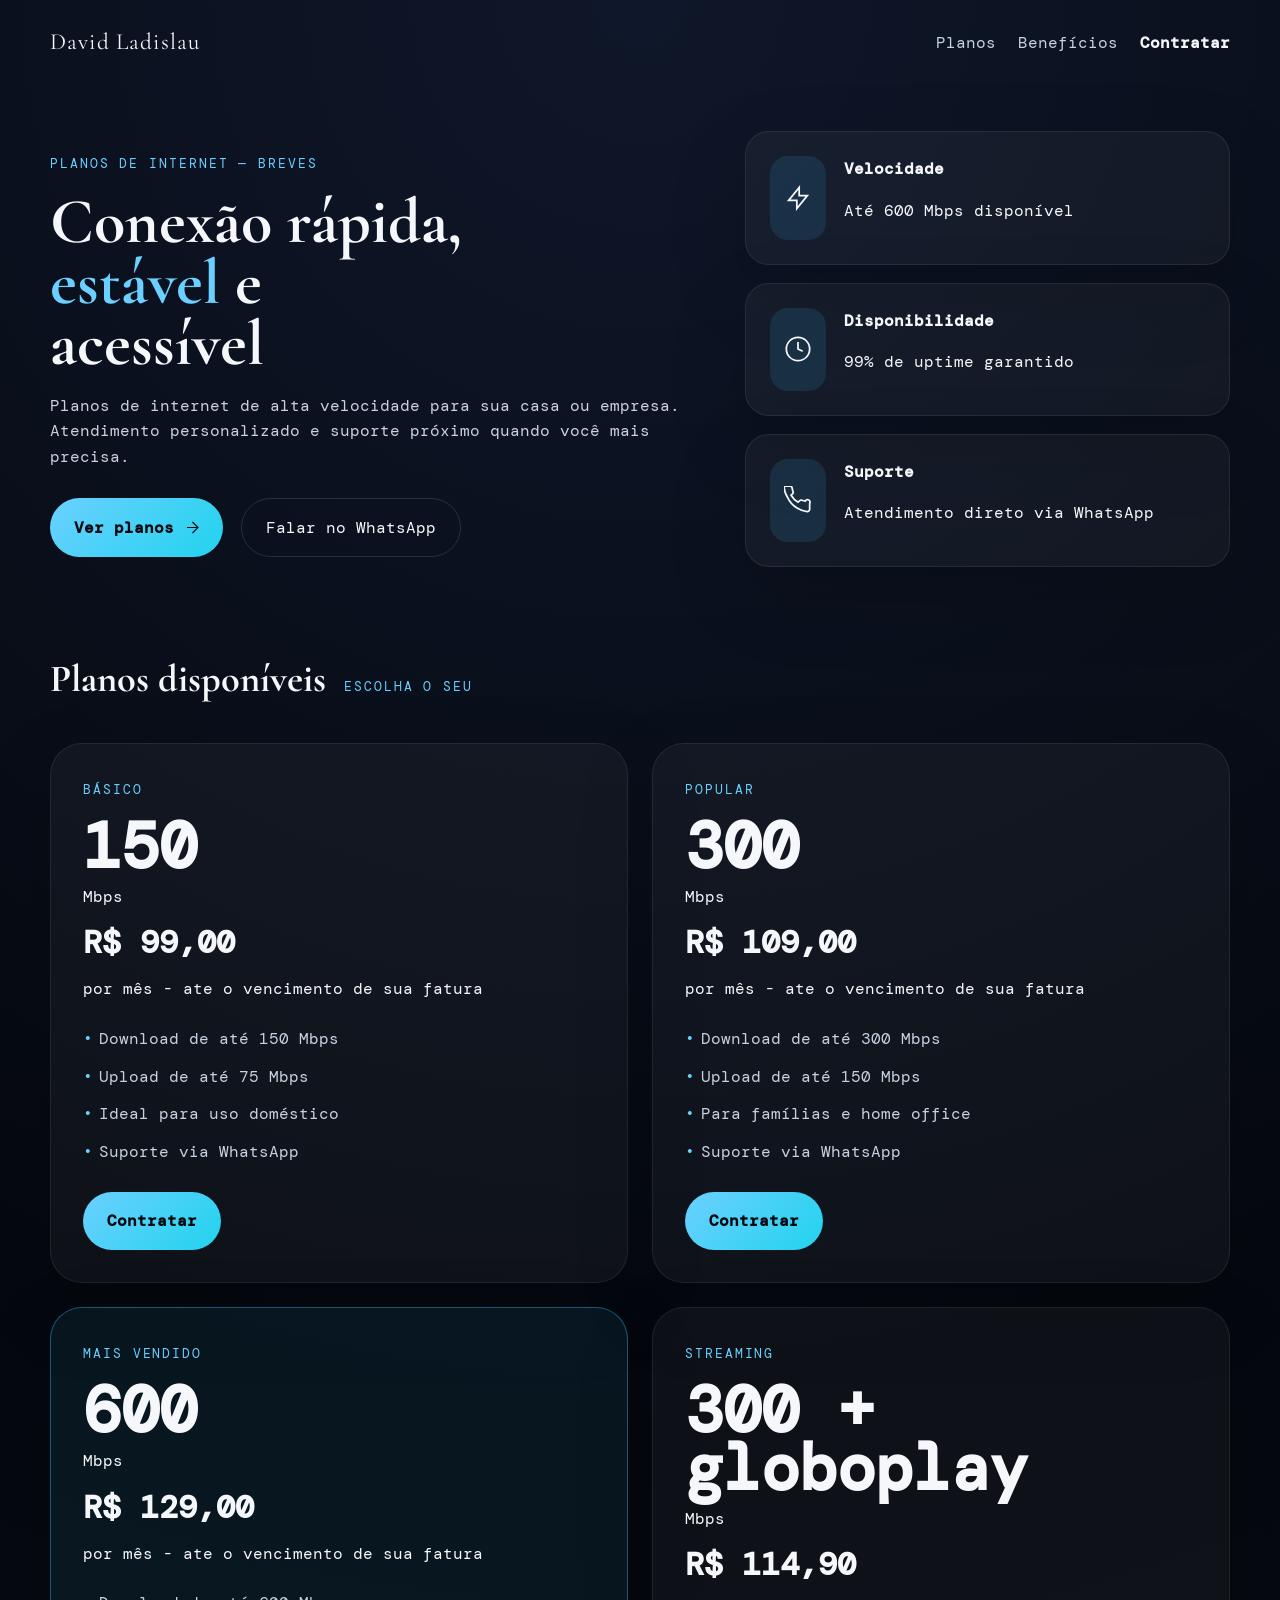
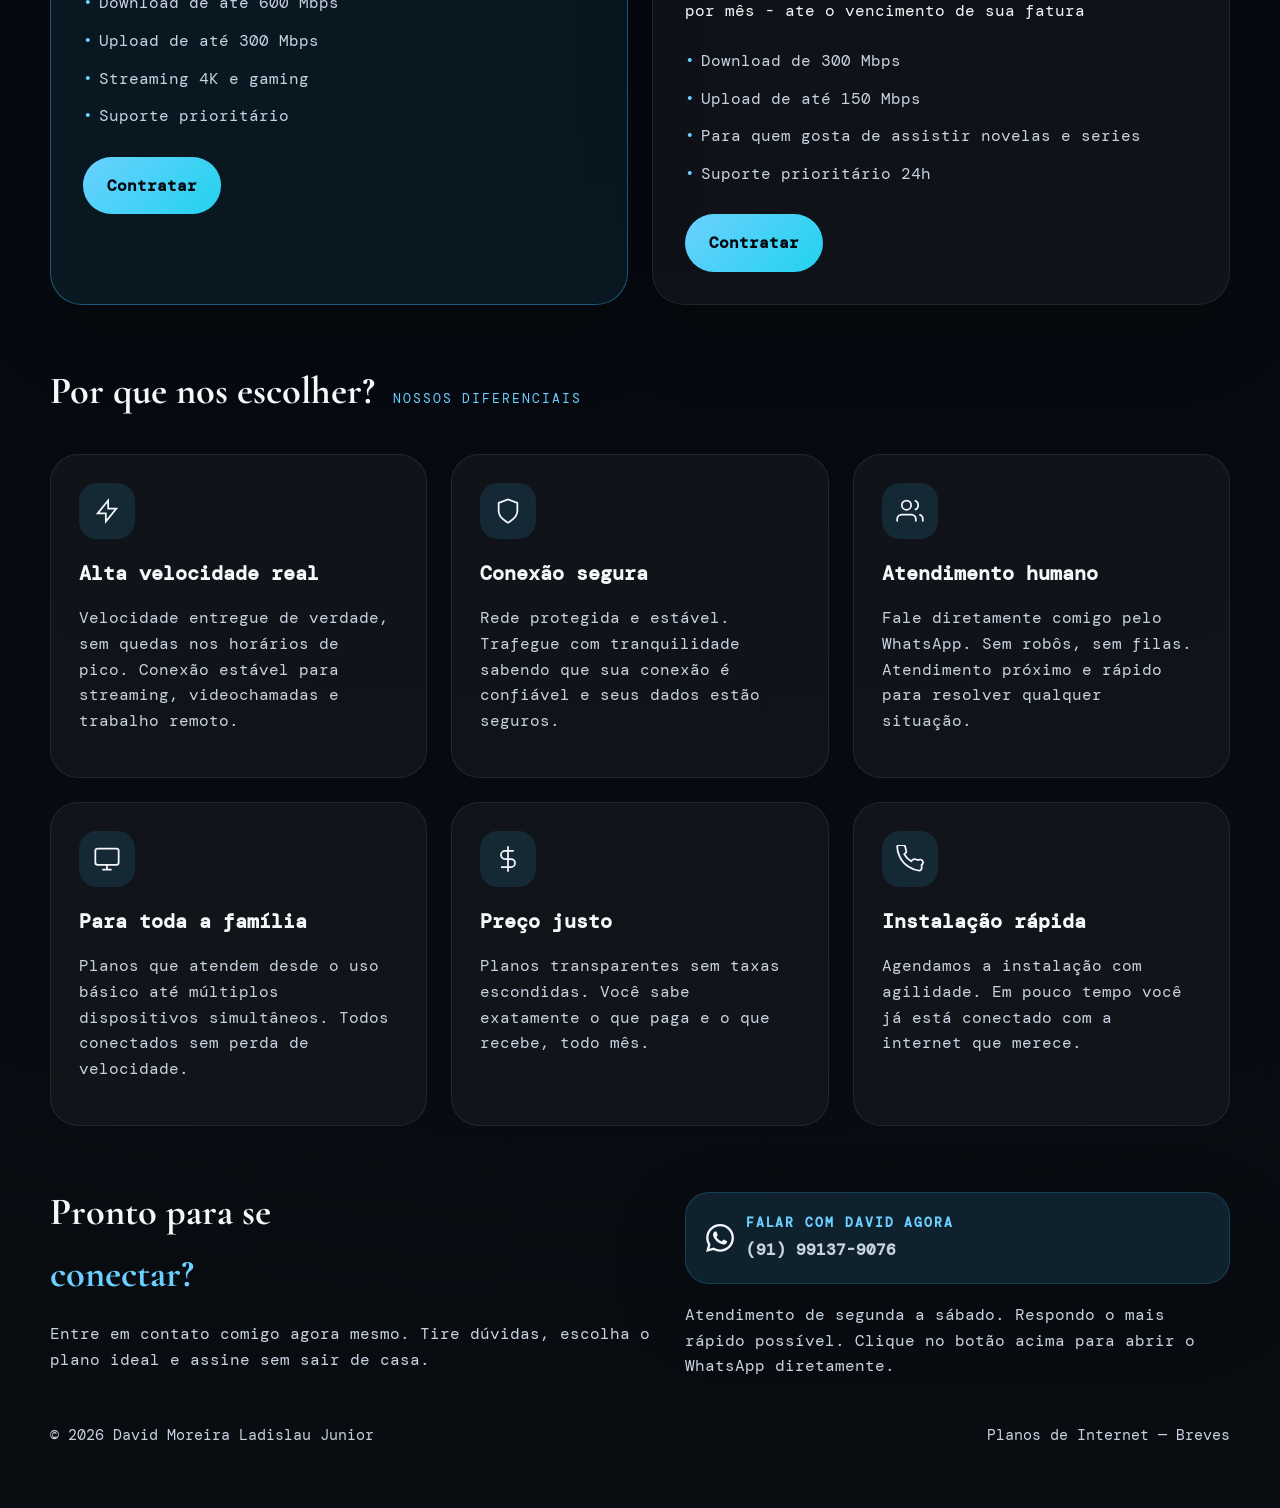
==== index.html @ 796a9b66 "Rename main.html to index.html" ====
<!DOCTYPE html>
<html lang="pt-BR">
<head>
    <meta charset="UTF-8">
    <meta name="viewport" content="width=device-width, initial-scale=1.0">
    <title>David Ladislau — Internet</title>
    <link href="https://fonts.googleapis.com/css2?family=Cormorant+Garamond:ital,wght@0,300;0,400;1,300&family=DM+Mono:wght@300;400&display=swap" rel="stylesheet">
    <link rel="stylesheet" href="style.css">
</head>
<body>
<nav>
    <div class="nav-logo">David Ladislau</div>
    <ul class="nav-links">
        <li><a href="#planos">Planos</a></li>
        <li><a href="#beneficios">Benefícios</a></li>
        <li><a href="#contato" class="nav-cta">Contratar</a></li>
    </ul>
</nav>

<!-- HERO -->
<section class="hero">
    <div class="hero-left">
        <p class="hero-tag fade-in d1">Planos de Internet — Breves</p>
        <h1 class="hero-name fade-in d2">
        Conexão rápida,<br>
        <em>estável</em> e<br>
        acessível
        </h1>
        <p class="hero-desc fade-in d3">
        Planos de internet de alta velocidade para sua casa ou empresa. Atendimento personalizado e suporte próximo quando você mais precisa.
        </p>
        <div class="hero-btns fade-in d4">
        <a href="#planos" class="btn-primary">
            Ver planos
            <svg width="13" height="13" viewBox="0 0 13 13" fill="none"><path d="M1 6.5h11M6.5 1l5.5 5.5-5.5 5.5" stroke="currentColor" stroke-width="1.2"/></svg>
        </a>
        <a href="https://wa.me/5591991379076" class="btn-secondary">
            Falar no WhatsApp
        </a>
        </div>
    </div>
    <div class="hero-right">
        <div class="hero-badge">
        <div class="badge-icon">
            <svg viewBox="0 0 24 24" fill="none" stroke="currentColor" stroke-width="1.5"><path d="M13 10V3L4 14h7v7l9-11h-7z"/></svg>
        </div>
        <div class="badge-text">
            <p>Velocidade</p>
            <p>Até 600 Mbps disponível</p>
        </div>
        </div>
        <div class="hero-badge">
        <div class="badge-icon">
            <svg viewBox="0 0 24 24" fill="none" stroke="currentColor" stroke-width="1.5"><circle cx="12" cy="12" r="10"/><path d="M12 6v6l4 2"/></svg>
        </div>
        <div class="badge-text">
            <p>Disponibilidade</p>
            <p>99% de uptime garantido</p>
        </div>
        </div>
        <div class="hero-badge">
        <div class="badge-icon">
            <svg viewBox="0 0 24 24" fill="none" stroke="currentColor" stroke-width="1.5"><path d="M22 16.92v3a2 2 0 01-2.18 2 19.79 19.79 0 01-8.63-3.07A19.5 19.5 0 013.07 9.81a19.79 19.79 0 01-3.07-8.68A2 2 0 012 .18h3a2 2 0 012 1.72c.127.96.361 1.903.7 2.81a2 2 0 01-.45 2.11L6.09 7.91a16 16 0 006 6l1.27-1.27a2 2 0 012.11-.45c.907.339 1.85.573 2.81.7A2 2 0 0122 14.92z"/></svg>
        </div>
        <div class="badge-text">
            <p>Suporte</p>
            <p>Atendimento direto via WhatsApp</p>
        </div>
        </div>
    </div>
</section>

<!-- PLANOS -->
<section class="section" id="planos">
    <div class="section-header">
        <h2 class="section-title">Planos disponíveis</h2>
        <span class="section-sub">Escolha o seu</span>
    </div>
    <div class="plans">
        <div class="plan">
        <span class="plan-badge">Básico</span>
        <div class="plan-speed">150</div>
        <div class="plan-unit">Mbps</div>
        <div class="plan-price">R$ 99,00</div>
        <div class="plan-period">por mês - ate o vencimento de sua fatura</div>
        <ul class="plan-features">
            <li>Download de até 150 Mbps</li>
            <li>Upload de até 75 Mbps</li>
            <li>Ideal para uso doméstico</li>
            <li>Suporte via WhatsApp</li>
        </ul>
        <a href="https://wa.me/5591991379076?text=Olá! Tenho interesse no plano de 150 Mbps." class="plan-cta">Contratar</a>
        </div>
        <div class="plan">
        <span class="plan-badge">Popular</span>
        <div class="plan-speed">300</div>
        <div class="plan-unit">Mbps</div>
        <div class="plan-price">R$ 109,00</div>
        <div class="plan-period">por mês - ate o vencimento de sua fatura</div>
        <ul class="plan-features">
            <li>Download de até 300 Mbps</li>
            <li>Upload de até 150 Mbps</li>
            <li>Para famílias e home office</li>
            <li>Suporte via WhatsApp</li>
        </ul>
        <a href="https://wa.me/5591991379076?text=Olá! Tenho interesse no plano de 300 Mbps." class="plan-cta">Contratar</a>
        </div>
        <div class="plan featured">
        <span class="plan-badge">Mais vendido</span>
        <div class="plan-speed">600</div>
        <div class="plan-unit">Mbps</div>
        <div class="plan-price">R$ 129,00</div>
        <div class="plan-period">por mês - ate o vencimento de sua fatura</div>
        <ul class="plan-features">
            <li>Download de até 600 Mbps</li>
            <li>Upload de até 300 Mbps</li>
            <li>Streaming 4K e gaming</li>
            <li>Suporte prioritário</li>
        </ul>
        <a href="https://wa.me/5591991379076?text=Olá! Tenho interesse no plano de 600 Mbps." class="plan-cta">Contratar</a>
        </div>
        <div class="plan">
        <span class="plan-badge">Streaming</span>
        <div class="plan-speed">300 + globoplay</div>
        <div class="plan-unit">Mbps</div>
        <div class="plan-price">R$ 114,90</div>
        <div class="plan-period">por mês - ate o vencimento de sua fatura</div>
        <ul class="plan-features">
            <li>Download de 300 Mbps</li>
            <li>Upload de até 150 Mbps</li>
            <li>Para quem gosta de assistir novelas e series</li>
            <li>Suporte prioritário 24h</li>
        </ul>
        <a href="https://wa.me/5591991379076?text=Olá! Tenho interesse no plano de 1 Gbps." class="plan-cta">Contratar</a>
        </div>
    </div>
</section>

<!-- BENEFICIOS -->
<section class="benefits" id="beneficios">
    <div class="section-header">
        <h2 class="section-title">Por que nos escolher?</h2>
        <span class="section-sub">Nossos diferenciais</span>
    </div>
    <div class="benefits-grid">
        <div class="benefit">
        <div class="benefit-icon">
            <svg viewBox="0 0 24 24" fill="none" stroke="currentColor" stroke-width="1.5"><path d="M13 10V3L4 14h7v7l9-11h-7z"/></svg>
        </div>
        <h3 class="benefit-title">Alta velocidade real</h3>
        <p class="benefit-desc">Velocidade entregue de verdade, sem quedas nos horários de pico. Conexão estável para streaming, videochamadas e trabalho remoto.</p>
        </div>
        <div class="benefit">
        <div class="benefit-icon">
            <svg viewBox="0 0 24 24" fill="none" stroke="currentColor" stroke-width="1.5"><path d="M12 22s8-4 8-10V5l-8-3-8 3v7c0 6 8 10 8 10z"/></svg>
        </div>
        <h3 class="benefit-title">Conexão segura</h3>
        <p class="benefit-desc">Rede protegida e estável. Trafegue com tranquilidade sabendo que sua conexão é confiável e seus dados estão seguros.</p>
        </div>
        <div class="benefit">
        <div class="benefit-icon">
            <svg viewBox="0 0 24 24" fill="none" stroke="currentColor" stroke-width="1.5"><path d="M17 21v-2a4 4 0 00-4-4H5a4 4 0 00-4 4v2"/><circle cx="9" cy="7" r="4"/><path d="M23 21v-2a4 4 0 00-3-3.87M16 3.13a4 4 0 010 7.75"/></svg>
        </div>
        <h3 class="benefit-title">Atendimento humano</h3>
        <p class="benefit-desc">Fale diretamente comigo pelo WhatsApp. Sem robôs, sem filas. Atendimento próximo e rápido para resolver qualquer situação.</p>
        </div>
        <div class="benefit">
        <div class="benefit-icon">
            <svg viewBox="0 0 24 24" fill="none" stroke="currentColor" stroke-width="1.5"><rect x="2" y="3" width="20" height="14" rx="2"/><path d="M8 21h8M12 17v4"/></svg>
        </div>
        <h3 class="benefit-title">Para toda a família</h3>
        <p class="benefit-desc">Planos que atendem desde o uso básico até múltiplos dispositivos simultâneos. Todos conectados sem perda de velocidade.</p>
        </div>
        <div class="benefit">
        <div class="benefit-icon">
            <svg viewBox="0 0 24 24" fill="none" stroke="currentColor" stroke-width="1.5"><line x1="12" y1="1" x2="12" y2="23"/><path d="M17 5H9.5a3.5 3.5 0 000 7h5a3.5 3.5 0 010 7H6"/></svg>
        </div>
        <h3 class="benefit-title">Preço justo</h3>
        <p class="benefit-desc">Planos transparentes sem taxas escondidas. Você sabe exatamente o que paga e o que recebe, todo mês.</p>
        </div>
        <div class="benefit">
        <div class="benefit-icon">
            <svg viewBox="0 0 24 24" fill="none" stroke="currentColor" stroke-width="1.5"><path d="M22 16.92v3a2 2 0 01-2.18 2 19.79 19.79 0 01-8.63-3.07A19.5 19.5 0 013.07 9.81 19.79 19.79 0 01.99 1.12 2 2 0 013 .18h3a2 2 0 012 1.72c.127.96.361 1.903.7 2.81a2 2 0 01-.45 2.11L7.09 7.91a16 16 0 006 6l1.27-1.27a2 2 0 012.11-.45c.907.339 1.85.573 2.81.7A2 2 0 0122 16.92z"/></svg>
        </div>
        <h3 class="benefit-title">Instalação rápida</h3>
        <p class="benefit-desc">Agendamos a instalação com agilidade. Em pouco tempo você já está conectado com a internet que merece.</p>
        </div>
    </div>
</section>

<!-- CONTATO -->
<section class="contact" id="contato">
    <div>
        <h2 class="contact-title">
        Pronto para se<br>
        <em>conectar?</em>
        </h2>
        <p class="contact-sub">
        Entre em contato comigo agora mesmo. Tire dúvidas, escolha o plano ideal e assine sem sair de casa.
        </p>
    </div>
    <div class="contact-right">
        <a href="https://wa.me/5591991379076" class="whatsapp-btn">
        <svg viewBox="0 0 24 24" fill="currentColor"><path d="M17.472 14.382c-.297-.149-1.758-.867-2.03-.967-.273-.099-.471-.148-.67.15-.197.297-.767.966-.94 1.164-.173.199-.347.223-.644.075-.297-.15-1.255-.463-2.39-1.475-.883-.788-1.48-1.761-1.653-2.059-.173-.297-.018-.458.13-.606.134-.133.298-.347.446-.52.149-.174.198-.298.298-.497.099-.198.05-.371-.025-.52-.075-.149-.669-1.612-.916-2.207-.242-.579-.487-.5-.669-.51-.173-.008-.371-.01-.57-.01-.198 0-.52.074-.792.372-.272.297-1.04 1.016-1.04 2.479 0 1.462 1.065 2.875 1.213 3.074.149.198 2.096 3.2 5.077 4.487.709.306 1.262.489 1.694.625.712.227 1.36.195 1.871.118.571-.085 1.758-.719 2.006-1.413.248-.694.248-1.289.173-1.413-.074-.124-.272-.198-.57-.347m-5.421 7.403h-.004a9.87 9.87 0 01-5.031-1.378l-.361-.214-3.741.982.998-3.648-.235-.374a9.86 9.86 0 01-1.51-5.26c.001-5.45 4.436-9.884 9.888-9.884 2.64 0 5.122 1.03 6.988 2.898a9.825 9.825 0 012.893 6.994c-.003 5.45-4.437 9.884-9.885 9.884m8.413-18.297A11.815 11.815 0 0012.05 0C5.495 0 .16 5.335.157 11.892c0 2.096.547 4.142 1.588 5.945L.057 24l6.305-1.654a11.882 11.882 0 005.683 1.448h.005c6.554 0 11.89-5.335 11.893-11.893a11.821 11.821 0 00-3.48-8.413z"/></svg>
        <div class="whatsapp-info">
            <span class="whatsapp-label">Falar com David agora</span>
            <span class="whatsapp-number">(91) 99137-9076</span>
        </div>
        </a>
        <p class="contact-note">
        Atendimento de segunda a sábado. Respondo o mais rápido possível. Clique no botão acima para abrir o WhatsApp diretamente.
        </p>
    </div>
</section>

<footer>
    <span>© 2026 David Moreira Ladislau Junior</span>
    <span>Planos de Internet — Breves</span>
</footer>

</body>
</html>
---- style.css ----
:root {
  --bg: #090d12;
  --surface: rgba(255, 255, 255, 0.06);
  --surface-strong: rgba(255, 255, 255, 0.12);
  --text: #f5f7fb;
  --muted: #c7d2e0;
  --accent: #6bd0ff;
  --accent-strong: #38bdf8;
  --accent-soft: rgba(56, 189, 248, 0.16);
  --success: #34d399;
  --radius: 24px;
  --shadow: 0 28px 80px rgba(0, 0, 0, 0.16);
}

* {
  box-sizing: border-box;
}

html {
  scroll-behavior: smooth;
}

body {
  margin: 0;
  min-height: 100vh;
  background: radial-gradient(circle at top, #0f172a 0%, #05080e 45%, #090d12 100%);
  color: var(--text);
  font-family: 'DM Mono', monospace;
  line-height: 1.6;
}

img {
  max-width: 100%;
  display: block;
}

a {
  color: inherit;
  text-decoration: none;
}

button,
input,
textarea {
  font: inherit;
}

body {
  padding: 0 24px 48px;
}

nav {
  max-width: 1180px;
  margin: 0 auto;
  padding: 24px 0;
  display: flex;
  align-items: center;
  justify-content: space-between;
}

.nav-logo {
  font-family: 'Cormorant Garamond', serif;
  font-size: 1.45rem;
  letter-spacing: 0.05em;
}

.nav-links {
  display: flex;
  gap: 22px;
  list-style: none;
  margin: 0;
  padding: 0;
}

.nav-links a {
  color: var(--muted);
  transition: color 0.25s ease;
}

.nav-links a:hover,
.nav-links .nav-cta {
  color: var(--text);
}

.nav-cta {
  font-weight: 700;
}

.hero {
  max-width: 1180px;
  margin: 0 auto;
  margin-top: 24px;
  display: grid;
  grid-template-columns: 1.3fr 0.95fr;
  gap: 32px;
  align-items: center;
}

.hero-left {
  padding: 32px 0;
}

.hero-tag,
.section-sub,
.whatsapp-label,
.plan-badge {
  text-transform: uppercase;
  letter-spacing: 0.15em;
  font-size: 0.8rem;
  color: var(--accent);
}

.hero-name {
  margin: 18px 0;
  font-family: 'Cormorant Garamond', serif;
  font-size: clamp(3.4rem, 5vw, 5.2rem);
  line-height: 0.95;
}

.hero-name em,
.contact-title em {
  font-style: normal;
  color: var(--accent);
}

.hero-desc,
.benefit-desc,
.contact-sub,
.contact-note,
.plan-features li {
  color: var(--muted);
}

.hero-btns {
  display: flex;
  gap: 18px;
  flex-wrap: wrap;
  margin-top: 28px;
}

.btn-primary,
.plan-cta,
.whatsapp-btn {
  display: inline-flex;
  align-items: center;
  gap: 12px;
  background: linear-gradient(135deg, var(--accent), #22d3ee);
  color: #05080e;
  padding: 16px 24px;
  border-radius: 999px;
  font-weight: 700;
  transition: transform 0.2s ease, box-shadow 0.2s ease;
}

.btn-secondary {
  display: inline-flex;
  align-items: center;
  justify-content: center;
  border: 1px solid rgba(255, 255, 255, 0.12);
  color: var(--text);
  padding: 16px 24px;
  border-radius: 999px;
  transition: transform 0.2s ease, background 0.2s ease;
}

.btn-primary:hover,
.btn-secondary:hover,
.plan-cta:hover,
.whatsapp-btn:hover {
  transform: translateY(-2px);
}

.btn-secondary:hover {
  background: rgba(255, 255, 255, 0.05);
}

.hero-right {
  display: grid;
  gap: 18px;
}

.hero-badge {
  display: flex;
  gap: 18px;
  padding: 24px;
  border-radius: var(--radius);
  background: rgba(255, 255, 255, 0.04);
  border: 1px solid rgba(255, 255, 255, 0.08);
  box-shadow: var(--shadow);
}

.badge-icon {
  min-width: 56px;
  min-height: 56px;
  border-radius: 18px;
  display: grid;
  place-items: center;
  background: rgba(56, 189, 248, 0.12);
}

.badge-icon svg,
.benefit-icon svg,
.whatsapp-btn svg {
  width: 28px;
  height: 28px;
}

.badge-text p:first-child {
  font-weight: 700;
  margin: 0 0 6px;
}

.section {
  max-width: 1180px;
  margin: 0 auto;
  padding-top: 60px;
}

.section-header {
  display: flex;
  align-items: baseline;
  gap: 18px;
  flex-wrap: wrap;
  margin-bottom: 32px;
}

.section-title,
.contact-title {
  margin: 0;
  font-size: clamp(2rem, 3vw, 3rem);
  font-family: 'Cormorant Garamond', serif;
}

.plans {
  display: grid;
  gap: 24px;
  grid-template-columns: repeat(2, minmax(0, 1fr));
}

.plan {
  background: rgba(255, 255, 255, 0.04);
  border: 1px solid rgba(255, 255, 255, 0.08);
  border-radius: 32px;
  padding: 32px;
  box-shadow: var(--shadow);
}

.plan.featured {
  border-color: rgba(56, 189, 248, 0.4);
  background: rgba(56, 189, 248, 0.08);
}

.plan-badge {
  display: inline-block;
  margin-bottom: 18px;
}

.plan-speed {
  font-size: clamp(3rem, 5vw, 4.5rem);
  font-weight: 800;
  line-height: 0.9;
  margin: 0;
}

.plan-unit,
.plan-price,
.plan-period {
  margin: 8px 0 0;
}

.plan-price {
  font-size: 2rem;
  font-weight: 700;
}

.plan-features {
  list-style: none;
  padding: 0;
  margin: 24px 0 28px;
  display: grid;
  gap: 12px;
}

.plan-features li::before {
  content: '•';
  color: var(--accent);
  display: inline-block;
  width: 1em;
}

.plan-cta {
  width: fit-content;
  color: #05080e;
}

.benefits {
  max-width: 1180px;
  margin: 0 auto;
  padding-top: 56px;
}

.benefits-grid {
  display: grid;
  gap: 24px;
  grid-template-columns: repeat(3, minmax(0, 1fr));
}

.benefit {
  background: rgba(255, 255, 255, 0.04);
  border: 1px solid rgba(255, 255, 255, 0.08);
  border-radius: 28px;
  padding: 28px;
}

.benefit-icon {
  width: 56px;
  height: 56px;
  border-radius: 18px;
  display: grid;
  place-items: center;
  margin-bottom: 18px;
  background: rgba(56, 189, 248, 0.12);
}

.benefit-title {
  margin: 0 0 12px;
  font-size: 1.25rem;
}

.contact {
  max-width: 1180px;
  margin: 0 auto;
  display: grid;
  grid-template-columns: 1.05fr 0.95fr;
  gap: 32px;
  align-items: center;
  padding-top: 56px;
}

.contact-right {
  display: grid;
  gap: 18px;
}

.whatsapp-btn {
  background: rgba(56, 189, 248, 0.12);
  border: 1px solid rgba(56, 189, 248, 0.2);
  color: var(--text);
  padding: 20px;
  border-radius: 24px;
  box-shadow: var(--shadow);
}

.whatsapp-info {
  display: grid;
  gap: 4px;
}

.whatsapp-label {
  font-weight: 700;
}

.whatsapp-number {
  color: var(--muted);
}

.contact-note {
  margin: 0;
  color: var(--muted);
}

footer {
  max-width: 1180px;
  margin: 0 auto;
  padding: 36px 0 12px;
  display: flex;
  justify-content: space-between;
  gap: 24px;
  flex-wrap: wrap;
  color: var(--muted);
  font-size: 0.92rem;
}

@media (max-width: 980px) {
  .hero,
  .contact {
    grid-template-columns: 1fr;
  }

  .plans,
  .benefits-grid {
    grid-template-columns: 1fr;
  }
}

@media (max-width: 680px) {
  body {
    padding: 0 16px 32px;
  }

  nav {
    flex-direction: column;
    align-items: flex-start;
    gap: 16px;
  }

  .nav-links {
    flex-wrap: wrap;
    gap: 14px;
  }

  .hero-name {
    font-size: 2.8rem;
  }

  .hero-btns,
  .plan-features,
  .whatsapp-btn {
    width: 100%;
  }

  .btn-primary,
  .btn-secondary,
  .plan-cta {
    justify-content: center;
  }
}
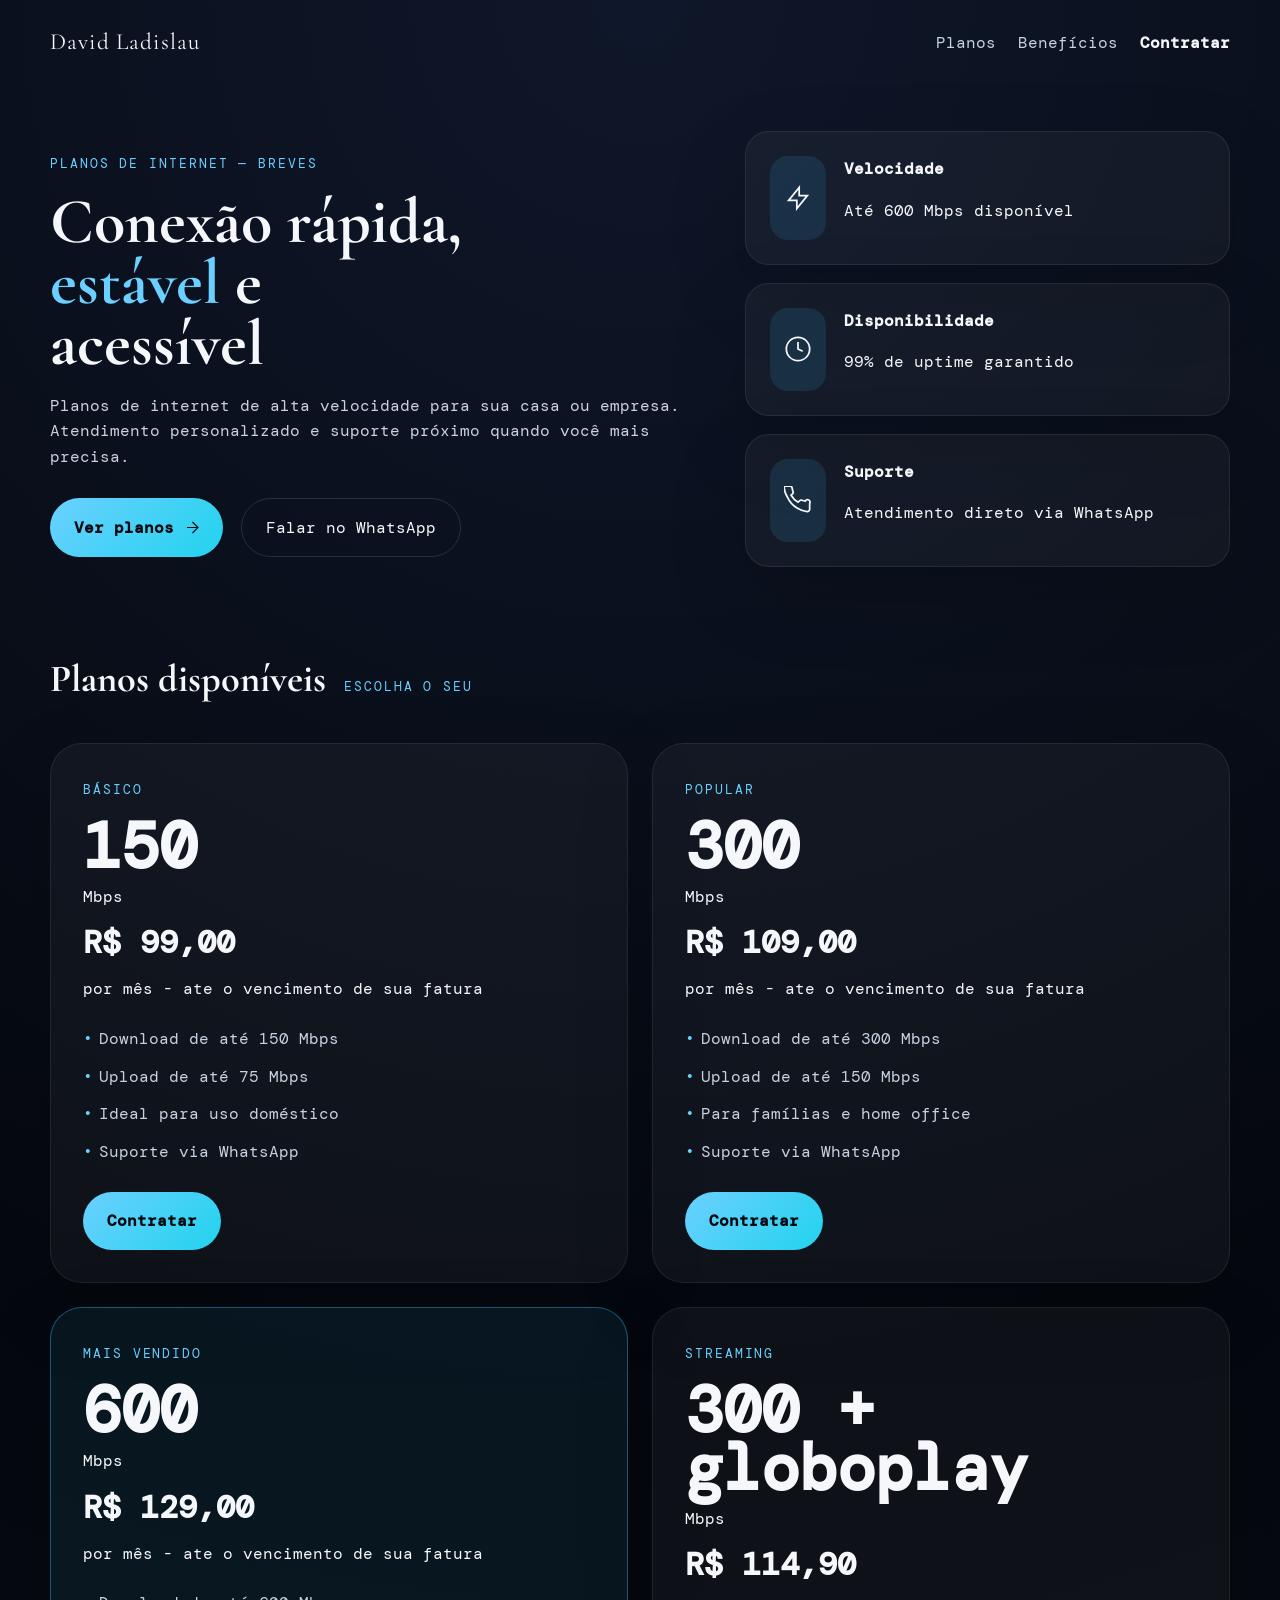
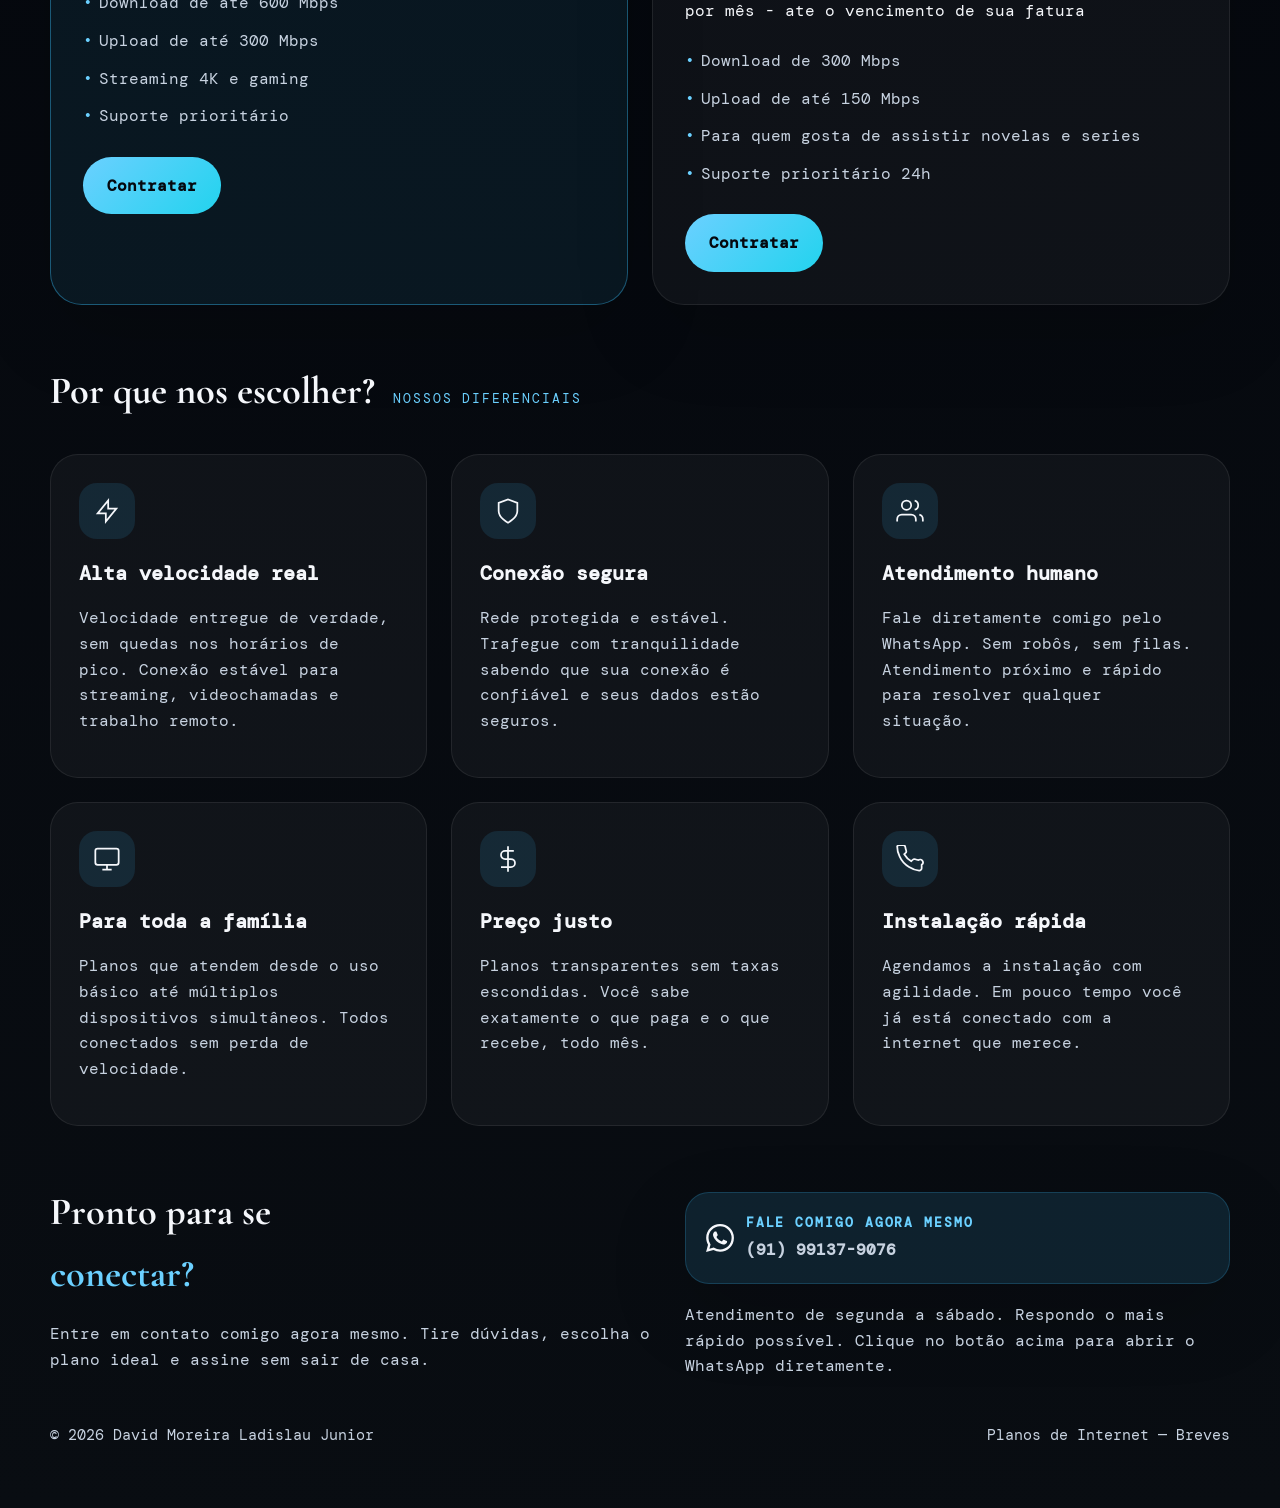
==== commit c99a5d1f: "Update WhatsApp CTA and remove README Change the WhatsApp button label in index.html from "Falar com" ====
--- a/index.html
+++ b/index.html
@@ -131,7 +131,7 @@
             <li>Para quem gosta de assistir novelas e series</li>
             <li>Suporte prioritário 24h</li>
         </ul>
-        <a href="https://wa.me/5591991379076?text=Olá! Tenho interesse no plano de 1 Gbps." class="plan-cta">Contratar</a>
+        <a href="https://wa.me/5591991379076?text=Olá! Tenho interesse no plano de 300 + globoplay Mbps." class="plan-cta">Contratar</a>
         </div>
     </div>
 </section>
@@ -203,7 +203,7 @@
         <a href="https://wa.me/5591991379076" class="whatsapp-btn">
         <svg viewBox="0 0 24 24" fill="currentColor"><path d="M17.472 14.382c-.297-.149-1.758-.867-2.03-.967-.273-.099-.471-.148-.67.15-.197.297-.767.966-.94 1.164-.173.199-.347.223-.644.075-.297-.15-1.255-.463-2.39-1.475-.883-.788-1.48-1.761-1.653-2.059-.173-.297-.018-.458.13-.606.134-.133.298-.347.446-.52.149-.174.198-.298.298-.497.099-.198.05-.371-.025-.52-.075-.149-.669-1.612-.916-2.207-.242-.579-.487-.5-.669-.51-.173-.008-.371-.01-.57-.01-.198 0-.52.074-.792.372-.272.297-1.04 1.016-1.04 2.479 0 1.462 1.065 2.875 1.213 3.074.149.198 2.096 3.2 5.077 4.487.709.306 1.262.489 1.694.625.712.227 1.36.195 1.871.118.571-.085 1.758-.719 2.006-1.413.248-.694.248-1.289.173-1.413-.074-.124-.272-.198-.57-.347m-5.421 7.403h-.004a9.87 9.87 0 01-5.031-1.378l-.361-.214-3.741.982.998-3.648-.235-.374a9.86 9.86 0 01-1.51-5.26c.001-5.45 4.436-9.884 9.888-9.884 2.64 0 5.122 1.03 6.988 2.898a9.825 9.825 0 012.893 6.994c-.003 5.45-4.437 9.884-9.885 9.884m8.413-18.297A11.815 11.815 0 0012.05 0C5.495 0 .16 5.335.157 11.892c0 2.096.547 4.142 1.588 5.945L.057 24l6.305-1.654a11.882 11.882 0 005.683 1.448h.005c6.554 0 11.89-5.335 11.893-11.893a11.821 11.821 0 00-3.48-8.413z"/></svg>
         <div class="whatsapp-info">
-            <span class="whatsapp-label">Falar com David agora</span>
+            <span class="whatsapp-label">Fale comigo agora mesmo</span>
             <span class="whatsapp-number">(91) 99137-9076</span>
         </div>
         </a>
